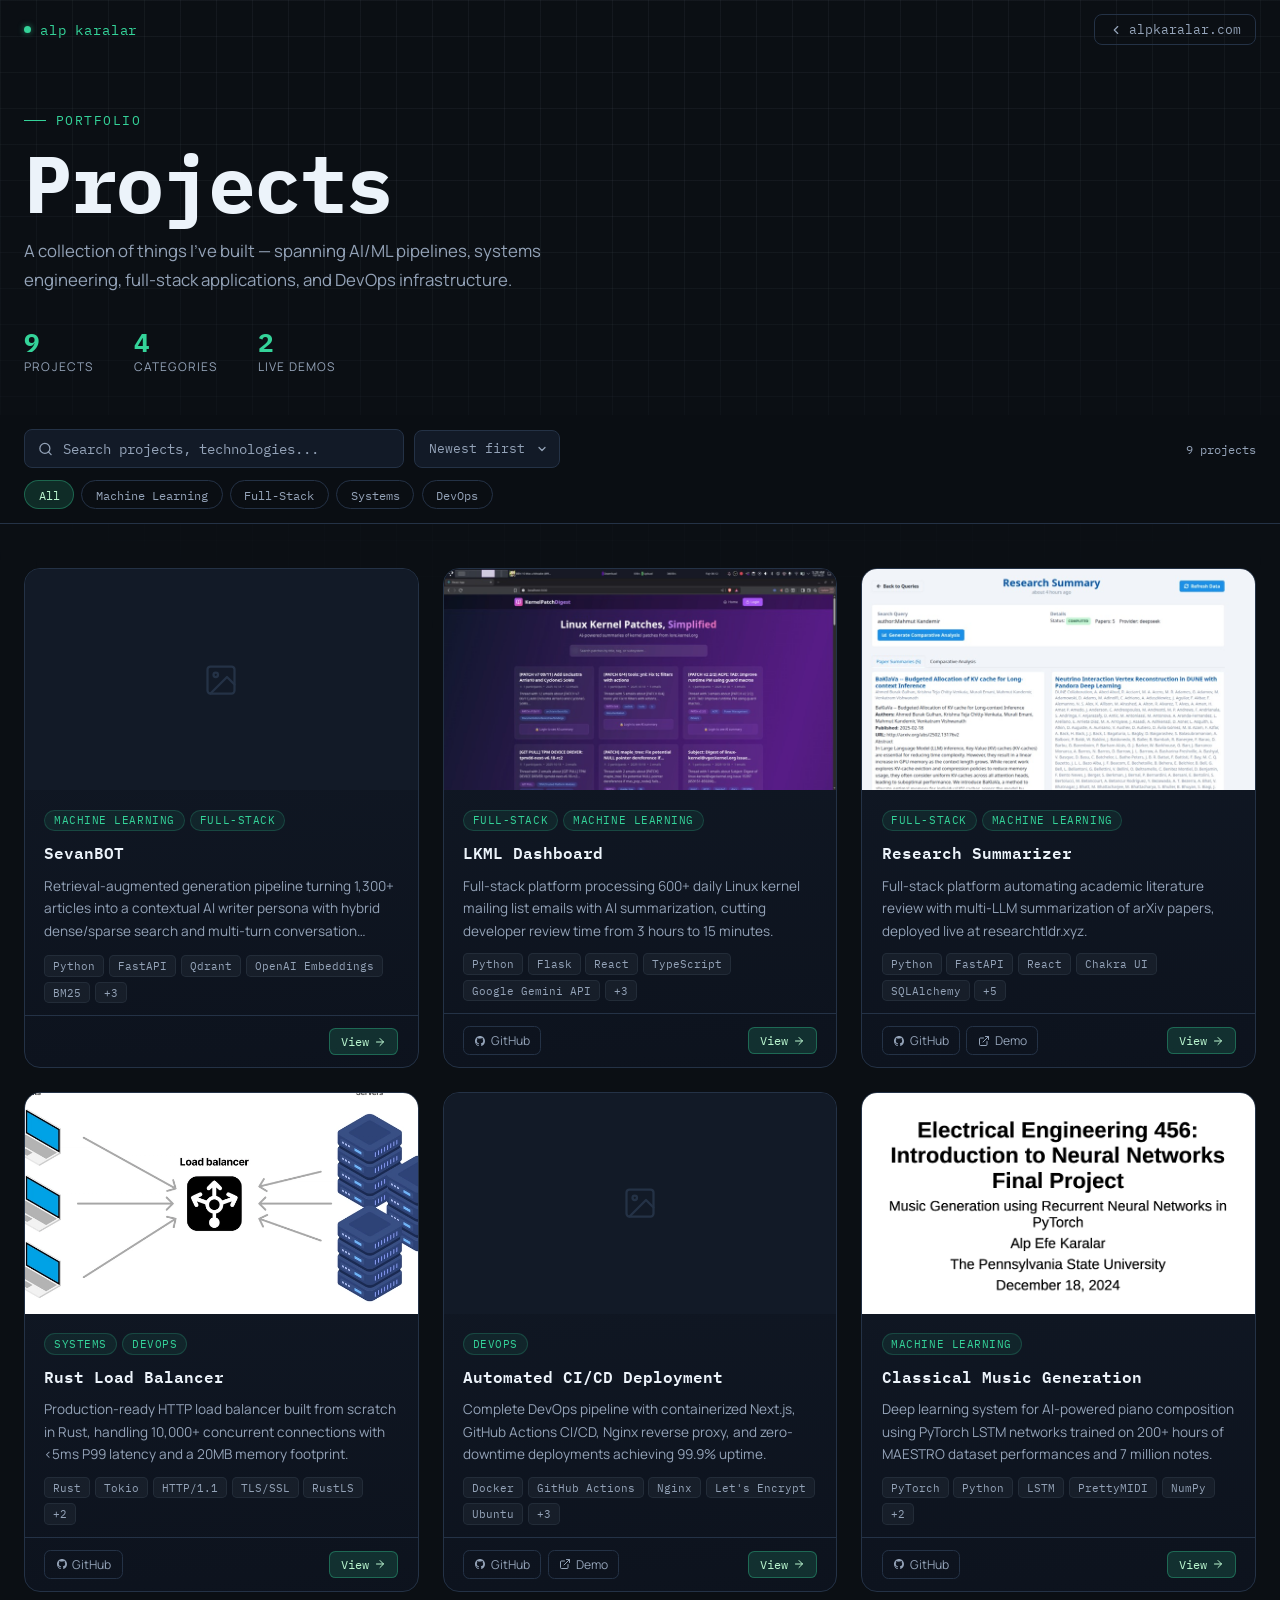
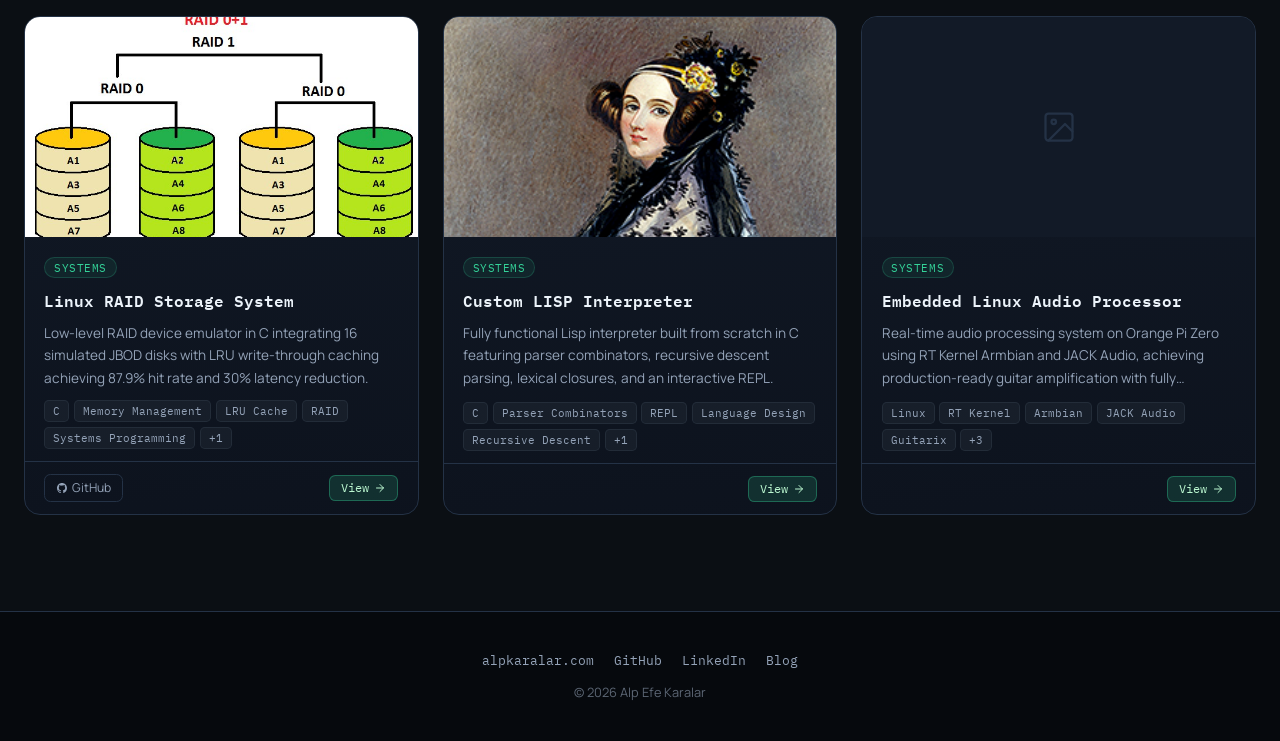
==== index.html @ c0f7a50b "Initial commit: projects.alpkaralar.com static portfolio site    Static website for projects.alpkara" ====
<!DOCTYPE html>
<html lang="en">
<head>
  <meta charset="UTF-8" />
  <meta name="viewport" content="width=device-width, initial-scale=1.0" />
  <title>Projects — Alp Efe Karalar</title>
  <meta name="description" content="Portfolio of projects by Alp Efe Karalar — AI/ML systems, systems engineering, full-stack applications, and DevOps infrastructure." />
  <meta name="author" content="Alp Efe Karalar" />
  <meta property="og:title" content="Projects — Alp Efe Karalar" />
  <meta property="og:description" content="AI/ML systems, systems engineering, full-stack applications, and DevOps infrastructure." />
  <meta property="og:url" content="https://projects.alpkaralar.com" />
  <meta property="og:type" content="website" />
  <link rel="icon" href="favicon.ico" />
  <link rel="preconnect" href="https://fonts.googleapis.com" />
  <link rel="preconnect" href="https://fonts.gstatic.com" crossorigin />
  <link href="https://fonts.googleapis.com/css2?family=IBM+Plex+Mono:wght@400;500;600;700&family=Manrope:wght@400;500;600;700;800&display=swap" rel="stylesheet" />
  <link rel="stylesheet" href="styles.css" />
</head>
<body>

<!-- ─── Navigation ─── -->
<nav class="site-nav" id="nav">
  <div class="container">
    <a href="https://alpkaralar.com" class="nav-logo" aria-label="Alp Karalar home">
      <span class="nav-logo-dot" aria-hidden="true"></span>
      alp karalar
    </a>
    <a href="https://alpkaralar.com" class="nav-back">
      <svg viewBox="0 0 24 24" fill="none" stroke="currentColor" stroke-width="2" stroke-linecap="round" stroke-linejoin="round" aria-hidden="true">
        <polyline points="15 18 9 12 15 6"></polyline>
      </svg>
      alpkaralar.com
    </a>
  </div>
</nav>

<main>
  <!-- ─── Hero ─── -->
  <section class="page-hero">
    <div class="container">
      <p class="hero-kicker">Portfolio</p>
      <h1>Projects</h1>
      <p class="hero-sub">A collection of things I've built — spanning AI/ML pipelines, systems engineering, full-stack applications, and DevOps infrastructure.</p>
      <div class="hero-stats" aria-label="Portfolio statistics">
        <div class="hero-stat">
          <span class="hero-stat-num" id="stat-total">9</span>
          <span class="hero-stat-label">Projects</span>
        </div>
        <div class="hero-stat">
          <span class="hero-stat-num">4</span>
          <span class="hero-stat-label">Categories</span>
        </div>
        <div class="hero-stat">
          <span class="hero-stat-num" id="stat-live">3</span>
          <span class="hero-stat-label">Live Demos</span>
        </div>
      </div>
    </div>
  </section>

  <!-- ─── Controls ─── -->
  <div class="controls-bar" role="search" aria-label="Filter and search projects">
    <div class="container">
      <div class="controls-inner">
        <div class="controls-top">
          <div class="search-wrap">
            <svg class="search-icon" viewBox="0 0 24 24" fill="none" stroke="currentColor" stroke-width="2" stroke-linecap="round" stroke-linejoin="round" aria-hidden="true">
              <circle cx="11" cy="11" r="8"></circle>
              <line x1="21" y1="21" x2="16.65" y2="16.65"></line>
            </svg>
            <input
              type="search"
              class="search-input"
              id="search-input"
              placeholder="Search projects, technologies..."
              autocomplete="off"
              spellcheck="false"
              aria-label="Search projects"
            />
          </div>
          <select class="sort-select" id="sort-select" aria-label="Sort projects">
            <option value="newest">Newest first</option>
            <option value="oldest">Oldest first</option>
            <option value="az">A → Z</option>
            <option value="za">Z → A</option>
          </select>
          <span class="results-count" id="results-count" aria-live="polite"></span>
        </div>
        <div class="filter-chips" id="filter-chips" role="group" aria-label="Filter by category"></div>
      </div>
    </div>
  </div>

  <!-- ─── Grid ─── -->
  <section class="projects-section" aria-label="Projects">
    <div class="container">
      <div class="projects-grid" id="projects-grid"></div>
    </div>
  </section>
</main>

<!-- ─── Footer ─── -->
<footer class="site-footer">
  <div class="container">
    <div class="footer-inner">
      <div class="footer-links">
        <a href="https://alpkaralar.com" class="footer-link">alpkaralar.com</a>
        <a href="https://github.com/efekaralar" target="_blank" rel="noopener noreferrer" class="footer-link">GitHub</a>
        <a href="https://www.linkedin.com/in/alp-efe-karalar/" target="_blank" rel="noopener noreferrer" class="footer-link">LinkedIn</a>
        <a href="https://medium.com/@karalar.alpefe" target="_blank" rel="noopener noreferrer" class="footer-link">Blog</a>
      </div>
      <p class="footer-copy">© <span id="year"></span> Alp Efe Karalar</p>
    </div>
  </div>
</footer>

<script src="data.js"></script>
<script>
// ─── SVG icons ─────────────────────────────────────────────────────────────
const ICON_GITHUB = `<svg viewBox="0 0 24 24" fill="currentColor" aria-hidden="true"><path d="M12 2C6.478 2 2 6.59 2 12.252c0 4.528 2.865 8.37 6.839 9.727.5.097.683-.222.683-.494 0-.244-.009-.891-.014-1.748-2.782.617-3.369-1.387-3.369-1.387-.455-1.181-1.11-1.496-1.11-1.496-.908-.638.069-.625.069-.625 1.004.072 1.532 1.056 1.532 1.056.892 1.57 2.341 1.116 2.91.853.091-.665.349-1.116.635-1.372-2.221-.258-4.555-1.14-4.555-5.073 0-1.12.39-2.036 1.029-2.754-.103-.259-.446-1.301.098-2.712 0 0 .84-.276 2.75 1.052A9.38 9.38 0 0 1 12 6.862c.85.004 1.706.117 2.504.344 1.909-1.328 2.748-1.052 2.748-1.052.546 1.411.202 2.453.1 2.712.64.718 1.028 1.634 1.028 2.754 0 3.943-2.338 4.812-4.566 5.065.359.319.678.948.678 1.911 0 1.379-.012 2.492-.012 2.831 0 .274.18.595.688.493C19.138 20.618 22 16.778 22 12.252 22 6.59 17.522 2 12 2Z"/></svg>`;

const ICON_EXTERNAL = `<svg viewBox="0 0 24 24" fill="none" stroke="currentColor" stroke-width="2" stroke-linecap="round" stroke-linejoin="round" aria-hidden="true"><path d="M18 13v6a2 2 0 0 1-2 2H5a2 2 0 0 1-2-2V8a2 2 0 0 1 2-2h6"/><polyline points="15 3 21 3 21 9"/><line x1="10" y1="14" x2="21" y2="3"/></svg>`;

const ICON_BLOG = `<svg viewBox="0 0 24 24" fill="none" stroke="currentColor" stroke-width="2" stroke-linecap="round" stroke-linejoin="round" aria-hidden="true"><path d="M4 19.5A2.5 2.5 0 0 1 6.5 17H20"/><path d="M6.5 2H20v20H6.5A2.5 2.5 0 0 1 4 19.5v-15A2.5 2.5 0 0 1 6.5 2z"/></svg>`;

const ICON_ARROW_RIGHT = `<svg viewBox="0 0 24 24" fill="none" stroke="currentColor" stroke-width="2" stroke-linecap="round" stroke-linejoin="round" aria-hidden="true"><line x1="5" y1="12" x2="19" y2="12"/><polyline points="12 5 19 12 12 19"/></svg>`;

const ICON_IMAGE = `<svg viewBox="0 0 24 24" fill="none" stroke="currentColor" stroke-width="1.5" stroke-linecap="round" stroke-linejoin="round" aria-hidden="true"><rect x="3" y="3" width="18" height="18" rx="2" ry="2"/><circle cx="8.5" cy="8.5" r="1.5"/><polyline points="21 15 16 10 5 21"/></svg>`;

// ─── State ─────────────────────────────────────────────────────────────────
let activeCategory = "all";
let searchQuery    = "";
let sortMode       = "newest";

// ─── DOM refs ──────────────────────────────────────────────────────────────
const nav          = document.getElementById("nav");
const grid         = document.getElementById("projects-grid");
const searchInput  = document.getElementById("search-input");
const sortSelect   = document.getElementById("sort-select");
const filterChips  = document.getElementById("filter-chips");
const resultsCount = document.getElementById("results-count");

// ─── Nav scroll ────────────────────────────────────────────────────────────
window.addEventListener("scroll", () => {
  nav.classList.toggle("scrolled", window.scrollY > 10);
}, { passive: true });

// ─── Year ──────────────────────────────────────────────────────────────────
document.getElementById("year").textContent = new Date().getFullYear();

// ─── Live demo count ───────────────────────────────────────────────────────
document.getElementById("stat-live").textContent =
  PROJECTS.filter(p => p.demoUrl && p.demoUrl !== p.githubUrl).length;

// ─── Helpers ───────────────────────────────────────────────────────────────
function getCatLabel(id) {
  return CATEGORIES.find(c => c.id === id)?.label ?? id;
}

function formatDate(dateStr) {
  const [y, m] = dateStr.split("-");
  return new Date(+y, +m - 1).toLocaleDateString("en-US", { month: "short", year: "numeric" });
}

// ─── Filter + sort ─────────────────────────────────────────────────────────
function getFiltered() {
  let list = [...PROJECTS];

  if (activeCategory !== "all") {
    list = list.filter(p => p.category.includes(activeCategory));
  }

  if (searchQuery.trim()) {
    const q = searchQuery.toLowerCase();
    list = list.filter(p =>
      p.title.toLowerCase().includes(q) ||
      (p.subtitle || "").toLowerCase().includes(q) ||
      p.shortDescription.toLowerCase().includes(q) ||
      p.techStack.some(t => t.toLowerCase().includes(q)) ||
      p.category.some(c => getCatLabel(c).toLowerCase().includes(q))
    );
  }

  list.sort((a, b) => {
    if (sortMode === "newest") return b.date.localeCompare(a.date);
    if (sortMode === "oldest") return a.date.localeCompare(b.date);
    if (sortMode === "az")     return a.title.localeCompare(b.title);
    if (sortMode === "za")     return b.title.localeCompare(a.title);
    return 0;
  });

  return list;
}

// ─── Render filter chips ───────────────────────────────────────────────────
function renderChips() {
  filterChips.innerHTML = CATEGORIES.map(cat => `
    <button
      class="filter-chip${activeCategory === cat.id ? " active" : ""}"
      data-cat="${cat.id}"
      aria-pressed="${activeCategory === cat.id}"
    >${cat.label}</button>
  `).join("");

  filterChips.querySelectorAll(".filter-chip").forEach(btn => {
    btn.addEventListener("click", () => {
      activeCategory = btn.dataset.cat;
      renderChips();
      renderGrid();
    });
  });
}

// ─── Render a single card ──────────────────────────────────────────────────
function renderCard(project, delay) {
  const hasGithub = !!project.githubUrl;
  const hasDemo   = !!project.demoUrl && project.demoUrl !== project.githubUrl;
  const hasBlog   = !!project.blogUrl;

  const catBadges = project.category.map(c =>
    `<span class="card-cat">${getCatLabel(c)}</span>`
  ).join("");

  const techDisplay = project.techStack.slice(0, 5);
  const techExtra   = project.techStack.length - techDisplay.length;
  const techTags = techDisplay.map(t =>
    `<span class="tech-tag">${t}</span>`
  ).join("") + (techExtra > 0 ? `<span class="tech-tag">+${techExtra}</span>` : "");

  const linkBtns = [
    hasGithub ? `<a href="${project.githubUrl}" target="_blank" rel="noopener noreferrer" class="card-link" onclick="event.stopPropagation()" aria-label="GitHub repository for ${project.title}">${ICON_GITHUB} GitHub</a>` : "",
    hasDemo   ? `<a href="${project.demoUrl}"   target="_blank" rel="noopener noreferrer" class="card-link" onclick="event.stopPropagation()" aria-label="Live demo for ${project.title}">${ICON_EXTERNAL} Demo</a>` : "",
    hasBlog   ? `<a href="${project.blogUrl}"   target="_blank" rel="noopener noreferrer" class="card-link" onclick="event.stopPropagation()" aria-label="Blog post for ${project.title}">${ICON_BLOG} Blog</a>` : "",
  ].filter(Boolean).join("");

  return `
    <article
      class="project-card fade-up"
      data-id="${project.id}"
      role="button"
      tabindex="0"
      aria-label="View details for ${project.title}"
      style="animation-delay: ${delay}s"
    >
      <div class="card-image-wrap">
        <img
          class="card-image"
          src="${project.image}"
          alt="${project.title} preview"
          loading="lazy"
          onerror="this.style.display='none'; this.nextElementSibling.style.display='flex'"
        />
        <div class="card-placeholder" style="display:none">${ICON_IMAGE}</div>
      </div>
      <div class="card-body">
        <div class="card-cats">${catBadges}</div>
        <h2 class="card-title">${project.title}</h2>
        <p class="card-desc">${project.shortDescription}</p>
        <div class="card-tech">${techTags}</div>
      </div>
      <div class="card-footer">
        <div class="card-links">${linkBtns}</div>
        <span class="card-view-btn">View ${ICON_ARROW_RIGHT}</span>
      </div>
    </article>
  `;
}

// ─── Render grid ───────────────────────────────────────────────────────────
function renderGrid() {
  const filtered = getFiltered();

  resultsCount.textContent = `${filtered.length} project${filtered.length !== 1 ? "s" : ""}`;

  if (filtered.length === 0) {
    grid.innerHTML = `
      <div class="empty-state">
        <h3>No projects found</h3>
        <p>Try a different search term or category filter.</p>
      </div>
    `;
    return;
  }

  grid.innerHTML = filtered.map((p, i) => renderCard(p, i * 0.07)).join("");

  grid.querySelectorAll(".project-card").forEach(card => {
    const navigate = () => { window.location.href = `project.html?id=${card.dataset.id}`; };
    card.addEventListener("click", navigate);
    card.addEventListener("keydown", e => {
      if (e.key === "Enter" || e.key === " ") { e.preventDefault(); navigate(); }
    });
  });
}

// ─── Event listeners ───────────────────────────────────────────────────────
searchInput.addEventListener("input", e => { searchQuery = e.target.value; renderGrid(); });
sortSelect.addEventListener("change", e => { sortMode = e.target.value; renderGrid(); });

// ─── Init ──────────────────────────────────────────────────────────────────
document.getElementById("stat-total").textContent = PROJECTS.length;
renderChips();
renderGrid();
</script>
</body>
</html>
---- styles.css ----
/* ═══════════════════════════════════════════════
   Design tokens — matches alpkaralar.com
   ═══════════════════════════════════════════════ */
:root {
  --bg:           #0b0f14;
  --bg-soft:      #0f1622;
  --panel:        #121a27;
  --panel-hover:  #172134;
  --border:       #243246;
  --text:         #e6edf3;
  --muted:        #94a3b8;
  --accent:       #34d399;
  --accent-soft:  rgba(52, 211, 153, 0.15);
  --accent-dim:   rgba(52, 211, 153, 0.08);
  --accent-border:rgba(52, 211, 153, 0.35);
  --accent-text:  #bbf7d0;
  --font-mono:    "IBM Plex Mono", ui-monospace, SFMono-Regular, Menlo, Monaco, Consolas, monospace;
  --font-sans:    Manrope, system-ui, -apple-system, Segoe UI, Roboto, Helvetica, Arial, sans-serif;
  --radius-card:  1rem;
  --shadow-card:  0 12px 40px rgba(0, 0, 0, 0.35);
  --transition:   0.2s ease;
}

/* ═══════════════════════════════════════════════
   Reset & base
   ═══════════════════════════════════════════════ */
*, *::before, *::after { box-sizing: border-box; margin: 0; padding: 0; }
html { scroll-behavior: smooth; }

body {
  background: var(--bg);
  color: var(--text);
  font-family: var(--font-sans);
  font-feature-settings: "rlig" 1, "calt" 1;
  min-height: 100vh;
  -webkit-font-smoothing: antialiased;
  -moz-osx-font-smoothing: grayscale;
}

/* Grid background — same as main site */
body::before {
  content: "";
  position: fixed;
  inset: 0;
  pointer-events: none;
  background-image:
    linear-gradient(rgba(148, 163, 184, 0.07) 1px, transparent 1px),
    linear-gradient(90deg, rgba(148, 163, 184, 0.07) 1px, transparent 1px);
  background-size: 36px 36px;
  mask-image: radial-gradient(ellipse 120% 80% at center top, black 30%, transparent 90%);
  z-index: 0;
}

/* Scrollbar */
::-webkit-scrollbar { width: 8px; }
::-webkit-scrollbar-track { background: var(--bg-soft); }
::-webkit-scrollbar-thumb { background: #2c3f59; border-radius: 9999px; }
::-webkit-scrollbar-thumb:hover { background: #395273; }

a { color: inherit; text-decoration: none; }
button { cursor: pointer; background: none; border: none; font-family: inherit; color: inherit; }
img { display: block; max-width: 100%; }

/* ═══════════════════════════════════════════════
   Layout
   ═══════════════════════════════════════════════ */
.container {
  max-width: 1280px;
  margin: 0 auto;
  padding: 0 1.5rem;
}

/* ═══════════════════════════════════════════════
   Navigation
   ═══════════════════════════════════════════════ */
.site-nav {
  position: fixed;
  top: 0; left: 0; right: 0;
  z-index: 50;
  height: 60px;
  border-bottom: 1px solid transparent;
  transition: background var(--transition), border-color var(--transition), backdrop-filter var(--transition);
}

.site-nav.scrolled {
  background: rgba(11, 15, 20, 0.88);
  backdrop-filter: blur(14px);
  -webkit-backdrop-filter: blur(14px);
  border-bottom-color: var(--border);
}

.site-nav .container {
  height: 100%;
  display: flex;
  align-items: center;
  justify-content: space-between;
}

.nav-logo {
  font-family: var(--font-mono);
  font-size: 0.9rem;
  color: var(--accent);
  display: flex;
  align-items: center;
  gap: 0.55rem;
  letter-spacing: 0.06em;
  transition: opacity var(--transition);
}
.nav-logo:hover { opacity: 0.75; }

.nav-logo-dot {
  width: 7px; height: 7px;
  background: var(--accent);
  border-radius: 50%;
  flex-shrink: 0;
  box-shadow: 0 0 6px rgba(52, 211, 153, 0.6);
}

.nav-back {
  font-family: var(--font-mono);
  font-size: 0.82rem;
  color: var(--muted);
  display: inline-flex;
  align-items: center;
  gap: 0.4rem;
  padding: 0.4rem 0.85rem;
  border: 1px solid var(--border);
  border-radius: 0.5rem;
  transition: color var(--transition), border-color var(--transition), background var(--transition);
}
.nav-back:hover {
  color: var(--text);
  border-color: #3b4f6b;
  background: var(--panel);
}
.nav-back svg { width: 14px; height: 14px; flex-shrink: 0; }

/* ═══════════════════════════════════════════════
   Page hero (index)
   ═══════════════════════════════════════════════ */
.page-hero {
  padding: 7rem 0 2.5rem;
  position: relative;
  z-index: 1;
}

.hero-kicker {
  font-family: var(--font-mono);
  font-size: 0.8rem;
  color: var(--accent);
  letter-spacing: 0.12em;
  text-transform: uppercase;
  margin-bottom: 1rem;
  display: flex;
  align-items: center;
  gap: 0.6rem;
}
.hero-kicker::before {
  content: "";
  display: inline-block;
  width: 22px; height: 1px;
  background: var(--accent);
}

.page-hero h1 {
  font-family: var(--font-mono);
  font-size: clamp(2.75rem, 8vw, 5rem);
  font-weight: 700;
  line-height: 0.95;
  letter-spacing: -0.025em;
  color: #ecf3fa;
  margin-bottom: 1rem;
}

.hero-sub {
  font-size: 1.05rem;
  color: var(--muted);
  max-width: 520px;
  line-height: 1.7;
  margin-bottom: 2.25rem;
}

.hero-stats {
  display: flex;
  gap: 2.5rem;
  flex-wrap: wrap;
}

.hero-stat {
  display: flex;
  flex-direction: column;
  gap: 0.15rem;
}

.hero-stat-num {
  font-family: var(--font-mono);
  font-size: 1.6rem;
  font-weight: 700;
  color: var(--accent);
  line-height: 1;
}

.hero-stat-label {
  font-size: 0.75rem;
  color: var(--muted);
  text-transform: uppercase;
  letter-spacing: 0.1em;
}

/* ═══════════════════════════════════════════════
   Controls bar
   ═══════════════════════════════════════════════ */
.controls-bar {
  position: sticky;
  top: 60px;
  z-index: 40;
  background: rgba(11, 15, 20, 0.92);
  backdrop-filter: blur(14px);
  -webkit-backdrop-filter: blur(14px);
  border-bottom: 1px solid var(--border);
  padding: 0.875rem 0;
  margin-bottom: 2.75rem;
}

.controls-inner {
  display: flex;
  flex-direction: column;
  gap: 0.75rem;
}

.controls-top {
  display: flex;
  gap: 0.65rem;
  align-items: center;
  flex-wrap: wrap;
}

/* Search */
.search-wrap {
  position: relative;
  flex: 1;
  min-width: 200px;
  max-width: 380px;
}

.search-icon {
  position: absolute;
  left: 0.85rem;
  top: 50%;
  transform: translateY(-50%);
  width: 15px; height: 15px;
  color: var(--muted);
  pointer-events: none;
}

.search-input {
  width: 100%;
  padding: 0.6rem 0.875rem 0.6rem 2.4rem;
  background: var(--panel);
  border: 1px solid var(--border);
  border-radius: 0.5rem;
  color: var(--text);
  font-family: var(--font-mono);
  font-size: 0.85rem;
  outline: none;
  transition: border-color var(--transition), background var(--transition), box-shadow var(--transition);
}
.search-input::placeholder { color: var(--muted); }
.search-input:focus {
  border-color: var(--accent-border);
  background: var(--panel-hover);
  box-shadow: 0 0 0 3px rgba(52, 211, 153, 0.07);
}

/* Sort */
.sort-select {
  padding: 0.6rem 2.1rem 0.6rem 0.875rem;
  background: var(--panel);
  border: 1px solid var(--border);
  border-radius: 0.5rem;
  color: var(--muted);
  font-family: var(--font-mono);
  font-size: 0.82rem;
  outline: none;
  cursor: pointer;
  transition: border-color var(--transition);
  appearance: none;
  -webkit-appearance: none;
  background-image: url("data:image/svg+xml,%3Csvg xmlns='http://www.w3.org/2000/svg' width='12' height='12' viewBox='0 0 24 24' fill='none' stroke='%2394a3b8' stroke-width='2.5' stroke-linecap='round' stroke-linejoin='round'%3E%3Cpolyline points='6 9 12 15 18 9'%3E%3C/polyline%3E%3C/svg%3E");
  background-repeat: no-repeat;
  background-position: right 0.7rem center;
}
.sort-select:focus { border-color: var(--accent-border); }
.sort-select option { background: var(--panel); color: var(--text); }

/* Results count */
.results-count {
  font-family: var(--font-mono);
  font-size: 0.78rem;
  color: var(--muted);
  margin-left: auto;
  white-space: nowrap;
  padding: 0.3rem 0;
}

/* Filter chips */
.filter-chips {
  display: flex;
  gap: 0.45rem;
  flex-wrap: wrap;
}

.filter-chip {
  padding: 0.35rem 0.85rem;
  border: 1px solid var(--border);
  border-radius: 9999px;
  font-family: var(--font-mono);
  font-size: 0.78rem;
  color: var(--muted);
  transition: color var(--transition), border-color var(--transition), background var(--transition);
}
.filter-chip:hover {
  color: var(--text);
  border-color: #3b4f6b;
  background: var(--panel);
}
.filter-chip.active {
  background: var(--accent-soft);
  border-color: var(--accent-border);
  color: var(--accent-text);
}

/* ═══════════════════════════════════════════════
   Projects grid
   ═══════════════════════════════════════════════ */
.projects-section {
  position: relative;
  z-index: 1;
  padding-bottom: 6rem;
}

.projects-grid {
  display: grid;
  grid-template-columns: repeat(3, 1fr);
  gap: 1.5rem;
}

@media (max-width: 1024px) { .projects-grid { grid-template-columns: repeat(2, 1fr); } }
@media (max-width: 600px)  { .projects-grid { grid-template-columns: 1fr; } }

/* ═══════════════════════════════════════════════
   Project card
   ═══════════════════════════════════════════════ */
.project-card {
  border: 1px solid var(--border);
  border-radius: var(--radius-card);
  overflow: hidden;
  background: linear-gradient(175deg, rgba(18, 26, 39, 0.98), rgba(13, 19, 30, 0.98));
  display: flex;
  flex-direction: column;
  cursor: pointer;
  position: relative;
  transition: transform 0.28s ease, border-color 0.28s ease, box-shadow 0.28s ease;
}
.project-card:hover {
  transform: translateY(-7px);
  border-color: rgba(52, 211, 153, 0.28);
  box-shadow: 0 20px 50px rgba(0, 0, 0, 0.5), 0 0 0 1px rgba(52, 211, 153, 0.07);
}
.project-card:focus-visible {
  outline: 2px solid var(--accent);
  outline-offset: 3px;
}

/* Card image */
.card-image-wrap {
  position: relative;
  aspect-ratio: 16 / 9;
  overflow: hidden;
  background: var(--panel);
  flex-shrink: 0;
}

.card-image {
  position: absolute;
  inset: 0;
  width: 100%; height: 100%;
  object-fit: cover;
  transition: transform 0.45s ease;
}
.project-card:hover .card-image { transform: scale(1.06); }

.card-placeholder {
  position: absolute;
  inset: 0;
  display: flex;
  align-items: center;
  justify-content: center;
  flex-direction: column;
  gap: 0.5rem;
}
.card-placeholder svg {
  width: 36px; height: 36px;
  color: var(--border);
}

/* Card body */
.card-body {
  padding: 1.2rem 1.2rem 0.75rem;
  display: flex;
  flex-direction: column;
  gap: 0.7rem;
  flex: 1;
}

.card-cats {
  display: flex;
  gap: 0.35rem;
  flex-wrap: wrap;
}

.card-cat {
  font-family: var(--font-mono);
  font-size: 0.68rem;
  padding: 0.18rem 0.55rem;
  border-radius: 9999px;
  background: var(--accent-dim);
  color: var(--accent);
  border: 1px solid rgba(52, 211, 153, 0.2);
  letter-spacing: 0.05em;
  text-transform: uppercase;
}

.card-title {
  font-family: var(--font-mono);
  font-size: 0.975rem;
  font-weight: 600;
  color: #ecf3fa;
  line-height: 1.35;
}

.card-desc {
  font-size: 0.85rem;
  color: var(--muted);
  line-height: 1.65;
  flex: 1;
  display: -webkit-box;
  -webkit-line-clamp: 3;
  -webkit-box-orient: vertical;
  overflow: hidden;
}

.card-tech {
  display: flex;
  gap: 0.3rem;
  flex-wrap: wrap;
}

.tech-tag {
  font-family: var(--font-mono);
  font-size: 0.68rem;
  padding: 0.18rem 0.5rem;
  border-radius: 0.3rem;
  background: rgba(148, 163, 184, 0.07);
  color: var(--muted);
  border: 1px solid rgba(148, 163, 184, 0.1);
}

/* Card footer */
.card-footer {
  display: flex;
  align-items: center;
  justify-content: space-between;
  padding: 0.75rem 1.2rem;
  border-top: 1px solid var(--border);
  gap: 0.5rem;
  flex-shrink: 0;
}

.card-links {
  display: flex;
  gap: 0.4rem;
  flex-wrap: wrap;
}

.card-link {
  display: inline-flex;
  align-items: center;
  gap: 0.3rem;
  padding: 0.3rem 0.65rem;
  border: 1px solid var(--border);
  border-radius: 0.4rem;
  font-size: 0.76rem;
  color: var(--muted);
  transition: color var(--transition), border-color var(--transition), background var(--transition);
  white-space: nowrap;
}
.card-link:hover {
  color: var(--accent);
  border-color: rgba(52, 211, 153, 0.4);
  background: var(--accent-dim);
}
.card-link svg { width: 12px; height: 12px; flex-shrink: 0; }

.card-view-btn {
  display: inline-flex;
  align-items: center;
  gap: 0.3rem;
  padding: 0.3rem 0.7rem;
  background: var(--accent-soft);
  border: 1px solid var(--accent-border);
  border-radius: 0.4rem;
  font-family: var(--font-mono);
  font-size: 0.76rem;
  color: var(--accent-text);
  white-space: nowrap;
  transition: background var(--transition), border-color var(--transition), transform var(--transition);
}
.card-view-btn:hover {
  background: rgba(52, 211, 153, 0.22);
  border-color: rgba(52, 211, 153, 0.55);
  transform: translateX(2px);
}
.card-view-btn svg { width: 12px; height: 12px; }

/* ═══════════════════════════════════════════════
   Empty state
   ═══════════════════════════════════════════════ */
.empty-state {
  grid-column: 1 / -1;
  text-align: center;
  padding: 5rem 1rem;
  color: var(--muted);
}
.empty-state h3 {
  font-family: var(--font-mono);
  font-size: 1rem;
  color: var(--text);
  margin-bottom: 0.5rem;
}
.empty-state p { font-size: 0.875rem; }

/* ═══════════════════════════════════════════════
   Animations
   ═══════════════════════════════════════════════ */
@keyframes fade-up {
  from { opacity: 0; transform: translateY(18px); }
  to   { opacity: 1; transform: translateY(0); }
}

.fade-up {
  opacity: 0;
  animation: fade-up 0.45s ease-out forwards;
}

/* ═══════════════════════════════════════════════
   Footer
   ═══════════════════════════════════════════════ */
.site-footer {
  background: #06090d;
  border-top: 1px solid var(--border);
  padding: 2.5rem 0;
  position: relative;
  z-index: 1;
}

.footer-inner {
  display: flex;
  flex-direction: column;
  align-items: center;
  gap: 0.875rem;
  text-align: center;
}

.footer-links {
  display: flex;
  gap: 1.25rem;
  align-items: center;
  flex-wrap: wrap;
  justify-content: center;
}

.footer-link {
  font-family: var(--font-mono);
  font-size: 0.8rem;
  color: var(--muted);
  transition: color var(--transition);
}
.footer-link:hover { color: var(--accent); }

.footer-copy {
  font-size: 0.8rem;
  color: var(--muted);
  opacity: 0.6;
}

/* ═══════════════════════════════════════════════
   Detail page — hero
   ═══════════════════════════════════════════════ */
.detail-hero {
  padding: 5.5rem 0 2.5rem;
  position: relative;
  z-index: 1;
}

.breadcrumb {
  display: flex;
  align-items: center;
  gap: 0.5rem;
  font-family: var(--font-mono);
  font-size: 0.78rem;
  color: var(--muted);
  margin-bottom: 2rem;
}
.breadcrumb a {
  color: var(--muted);
  transition: color var(--transition);
  display: inline-flex;
  align-items: center;
  gap: 0.35rem;
}
.breadcrumb a:hover { color: var(--accent); }
.breadcrumb svg { width: 13px; height: 13px; }
.breadcrumb .sep { color: var(--border); user-select: none; }
.breadcrumb .current { color: var(--text); }

.detail-cats {
  display: flex;
  gap: 0.45rem;
  flex-wrap: wrap;
  margin-bottom: 0.875rem;
}

.detail-cat {
  font-family: var(--font-mono);
  font-size: 0.72rem;
  padding: 0.22rem 0.7rem;
  border-radius: 9999px;
  background: var(--accent-dim);
  color: var(--accent);
  border: 1px solid rgba(52, 211, 153, 0.25);
  text-transform: uppercase;
  letter-spacing: 0.07em;
}

.detail-title {
  font-family: var(--font-mono);
  font-size: clamp(1.8rem, 5.5vw, 3.25rem);
  font-weight: 700;
  color: #ecf3fa;
  line-height: 1.05;
  letter-spacing: -0.025em;
  margin-bottom: 0.5rem;
}

.detail-subtitle {
  font-size: 1.05rem;
  color: var(--muted);
  margin-bottom: 1.4rem;
}

.detail-meta {
  display: flex;
  gap: 1.5rem;
  flex-wrap: wrap;
}

.detail-meta-item {
  display: flex;
  align-items: center;
  gap: 0.4rem;
  font-family: var(--font-mono);
  font-size: 0.8rem;
  color: var(--muted);
}
.detail-meta-item svg { width: 14px; height: 14px; color: var(--accent); flex-shrink: 0; }

/* ═══════════════════════════════════════════════
   Detail page — image
   ═══════════════════════════════════════════════ */
.detail-image-section {
  position: relative;
  z-index: 1;
  margin-bottom: 3rem;
}

.detail-image-wrap {
  border-radius: var(--radius-card);
  overflow: hidden;
  border: 1px solid var(--border);
  aspect-ratio: 16 / 9;
  background: var(--panel);
  position: relative;
}

.detail-image {
  width: 100%; height: 100%;
  object-fit: cover;
}

.detail-image-placeholder {
  position: absolute;
  inset: 0;
  display: flex;
  align-items: center;
  justify-content: center;
  flex-direction: column;
  gap: 0.75rem;
}
.detail-image-placeholder svg {
  width: 56px; height: 56px;
  color: var(--border);
}
.detail-image-placeholder span {
  font-family: var(--font-mono);
  font-size: 0.8rem;
  color: var(--muted);
}

/* ═══════════════════════════════════════════════
   Detail page — content layout
   ═══════════════════════════════════════════════ */
.detail-content {
  position: relative;
  z-index: 1;
  display: grid;
  grid-template-columns: 1fr 320px;
  gap: 3rem;
  align-items: start;
  margin-bottom: 5rem;
}

@media (max-width: 860px) {
  .detail-content {
    grid-template-columns: 1fr;
    gap: 2rem;
  }
}

/* Description */
.detail-description {}

.section-label {
  font-family: var(--font-mono);
  font-size: 0.72rem;
  text-transform: uppercase;
  letter-spacing: 0.12em;
  color: var(--accent);
  margin-bottom: 1rem;
  display: flex;
  align-items: center;
  gap: 0.5rem;
}
.section-label::after {
  content: "";
  flex: 1;
  height: 1px;
  background: var(--border);
}

.description-text {
  font-size: 0.975rem;
  color: var(--text);
  line-height: 1.85;
}
.description-text p { margin-bottom: 1.1rem; }
.description-text p:last-child { margin-bottom: 0; }

/* Sidebar */
.detail-sidebar {
  display: flex;
  flex-direction: column;
  gap: 1.25rem;
}

.sidebar-block {
  border: 1px solid var(--border);
  border-radius: 0.75rem;
  padding: 1.1rem 1.25rem;
  background: linear-gradient(175deg, rgba(18, 26, 39, 0.98), rgba(13, 19, 30, 0.98));
}

.sidebar-block-label {
  font-family: var(--font-mono);
  font-size: 0.7rem;
  text-transform: uppercase;
  letter-spacing: 0.12em;
  color: var(--accent);
  margin-bottom: 0.875rem;
}

/* Tech stack in sidebar */
.sidebar-tech {
  display: flex;
  flex-wrap: wrap;
  gap: 0.4rem;
}

.sidebar-tech-tag {
  font-family: var(--font-mono);
  font-size: 0.78rem;
  padding: 0.3rem 0.6rem;
  border-radius: 0.4rem;
  background: rgba(148, 163, 184, 0.08);
  color: var(--text);
  border: 1px solid rgba(148, 163, 184, 0.13);
}

/* Links in sidebar */
.sidebar-links {
  display: flex;
  flex-direction: column;
  gap: 0.45rem;
}

.sidebar-link {
  display: flex;
  align-items: center;
  gap: 0.6rem;
  padding: 0.6rem 0.75rem;
  border: 1px solid var(--border);
  border-radius: 0.5rem;
  font-size: 0.875rem;
  color: var(--muted);
  transition: color var(--transition), border-color var(--transition), background var(--transition);
}
.sidebar-link:hover {
  color: var(--accent);
  border-color: rgba(52, 211, 153, 0.4);
  background: var(--accent-dim);
}
.sidebar-link svg { width: 16px; height: 16px; flex-shrink: 0; }
.sidebar-link-text { font-weight: 500; }
.sidebar-link-arrow { margin-left: auto; opacity: 0.5; width: 14px; height: 14px; }

/* Meta in sidebar */
.sidebar-meta-list {
  display: flex;
  flex-direction: column;
  gap: 0.55rem;
}

.sidebar-meta-row {
  display: flex;
  justify-content: space-between;
  align-items: center;
  gap: 0.5rem;
  font-size: 0.82rem;
}
.meta-key {
  color: var(--muted);
  font-size: 0.8rem;
}
.meta-val {
  font-family: var(--font-mono);
  font-size: 0.8rem;
  color: var(--text);
  text-align: right;
}

/* ═══════════════════════════════════════════════
   Related projects
   ═══════════════════════════════════════════════ */
.related-section {
  position: relative;
  z-index: 1;
  padding-bottom: 6rem;
}

.related-heading {
  font-family: var(--font-mono);
  font-size: 0.85rem;
  text-transform: uppercase;
  letter-spacing: 0.1em;
  color: var(--muted);
  margin-bottom: 1.5rem;
  display: flex;
  align-items: center;
  gap: 0.875rem;
}
.related-heading::after {
  content: "";
  flex: 1;
  height: 1px;
  background: var(--border);
}

.related-grid {
  display: grid;
  grid-template-columns: repeat(3, 1fr);
  gap: 1.25rem;
}

@media (max-width: 860px) { .related-grid { grid-template-columns: repeat(2, 1fr); } }
@media (max-width: 600px) { .related-grid { grid-template-columns: 1fr; } }

/* ═══════════════════════════════════════════════
   Not found state
   ═══════════════════════════════════════════════ */
.not-found {
  min-height: 80vh;
  display: flex;
  flex-direction: column;
  align-items: center;
  justify-content: center;
  text-align: center;
  gap: 1rem;
  position: relative;
  z-index: 1;
  padding: 2rem;
}
.not-found-code {
  font-family: var(--font-mono);
  font-size: 5rem;
  font-weight: 700;
  color: var(--border);
  line-height: 1;
}
.not-found h2 {
  font-family: var(--font-mono);
  font-size: 1.25rem;
  color: var(--text);
}
.not-found p {
  font-size: 0.925rem;
  color: var(--muted);
}
.not-found .btn-back {
  display: inline-flex;
  align-items: center;
  gap: 0.4rem;
  padding: 0.6rem 1.25rem;
  border: 1px solid var(--border);
  border-radius: 0.5rem;
  font-family: var(--font-mono);
  font-size: 0.85rem;
  color: var(--muted);
  margin-top: 0.5rem;
  transition: color var(--transition), border-color var(--transition), background var(--transition);
}
.not-found .btn-back:hover {
  color: var(--accent);
  border-color: rgba(52, 211, 153, 0.4);
  background: var(--accent-dim);
}

/* ═══════════════════════════════════════════════
   Responsive tweaks
   ═══════════════════════════════════════════════ */
@media (max-width: 640px) {
  .page-hero { padding: 6.5rem 0 2rem; }
  .page-hero h1 { font-size: 2.5rem; }
  .hero-stats { gap: 1.5rem; }
  .controls-top { flex-wrap: wrap; }
  .search-wrap { max-width: 100%; }
  .detail-hero { padding: 5rem 0 2rem; }
}
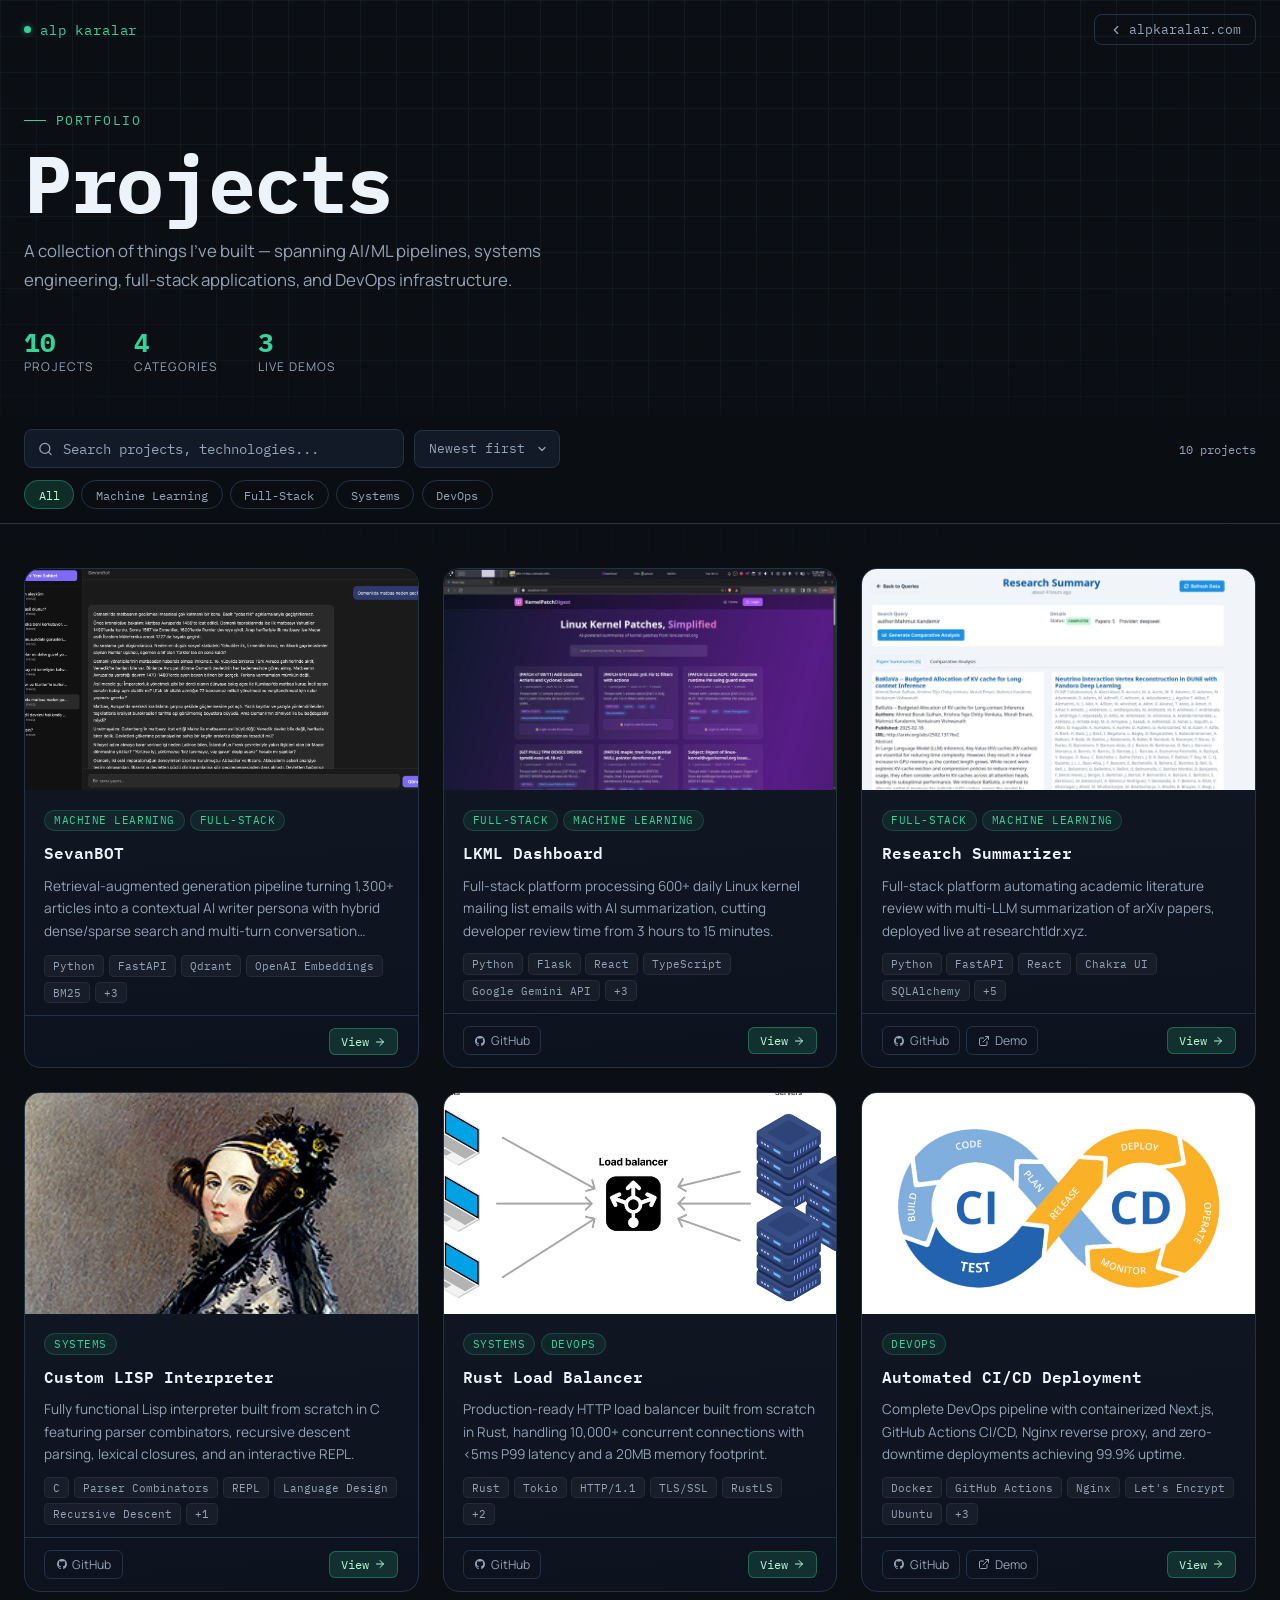
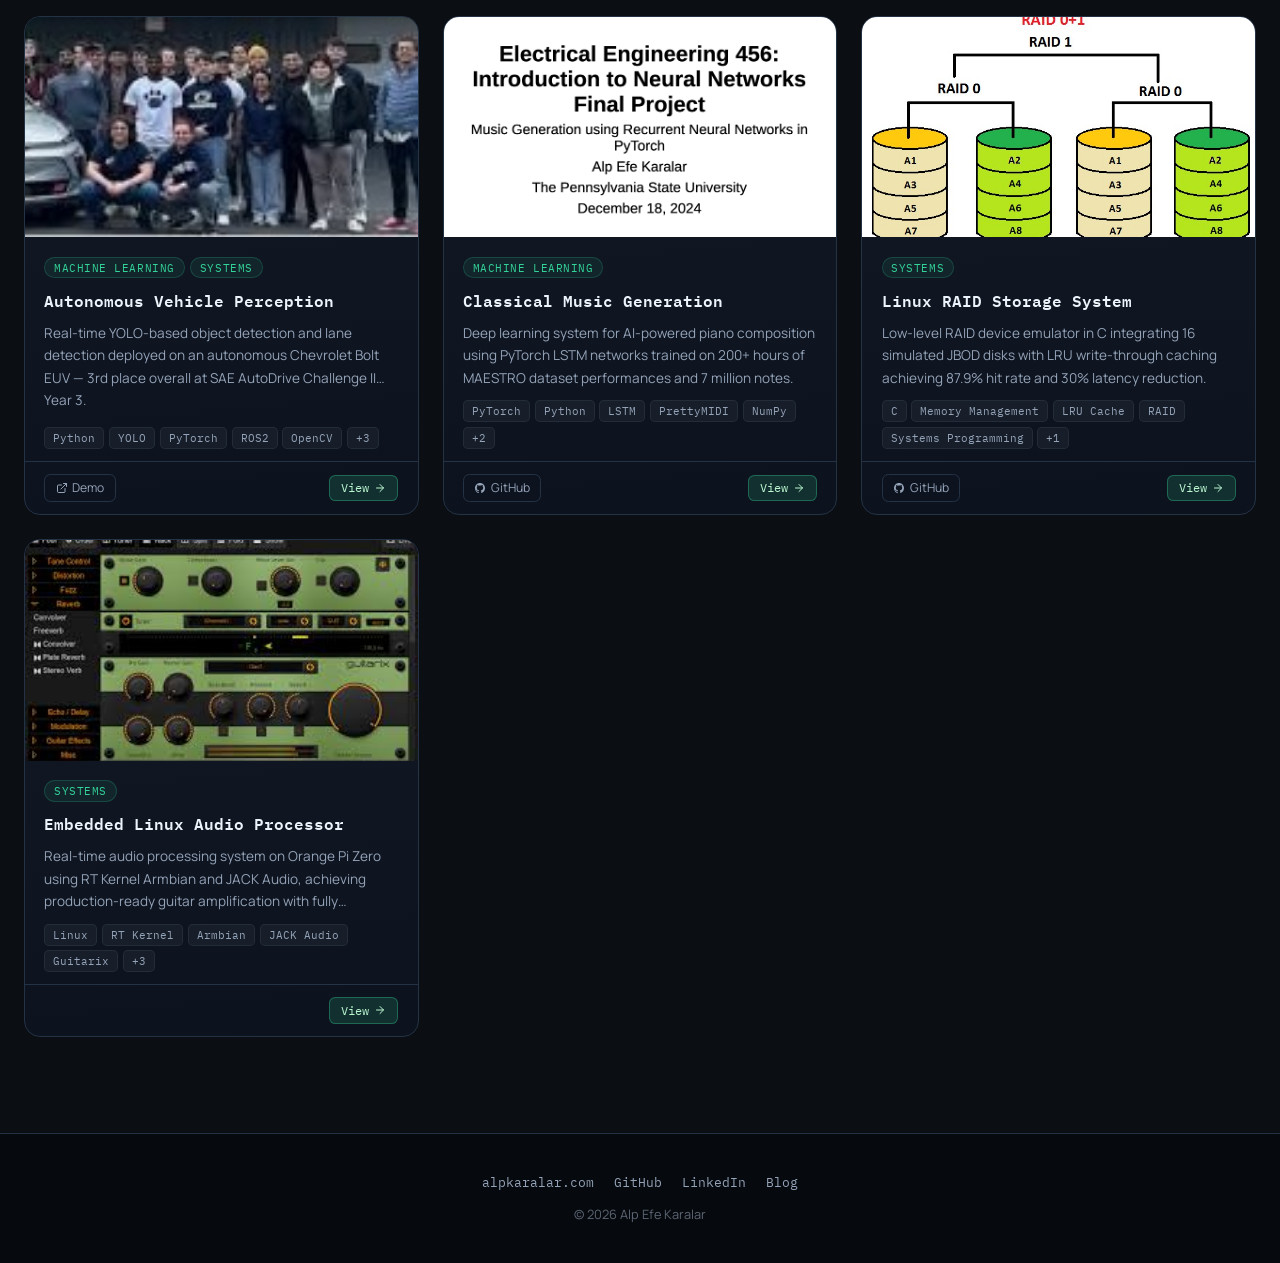
==== commit 87a517a4: "Add a Google Tag" ====
--- a/index.html
+++ b/index.html
@@ -15,6 +15,15 @@
   <link rel="preconnect" href="https://fonts.gstatic.com" crossorigin />
   <link href="https://fonts.googleapis.com/css2?family=IBM+Plex+Mono:wght@400;500;600;700&family=Manrope:wght@400;500;600;700;800&display=swap" rel="stylesheet" />
   <link rel="stylesheet" href="styles.css" />
+  <!-- Google tag (gtag.js) -->
+  <script async src="https://www.googletagmanager.com/gtag/js?id=G-079YPMTP0Z"></script>
+  <script>
+    window.dataLayer = window.dataLayer || [];
+    function gtag(){dataLayer.push(arguments);}
+    gtag('js', new Date());
+  
+    gtag('config', 'G-079YPMTP0Z');
+  </script>
 </head>
 <body>
 
